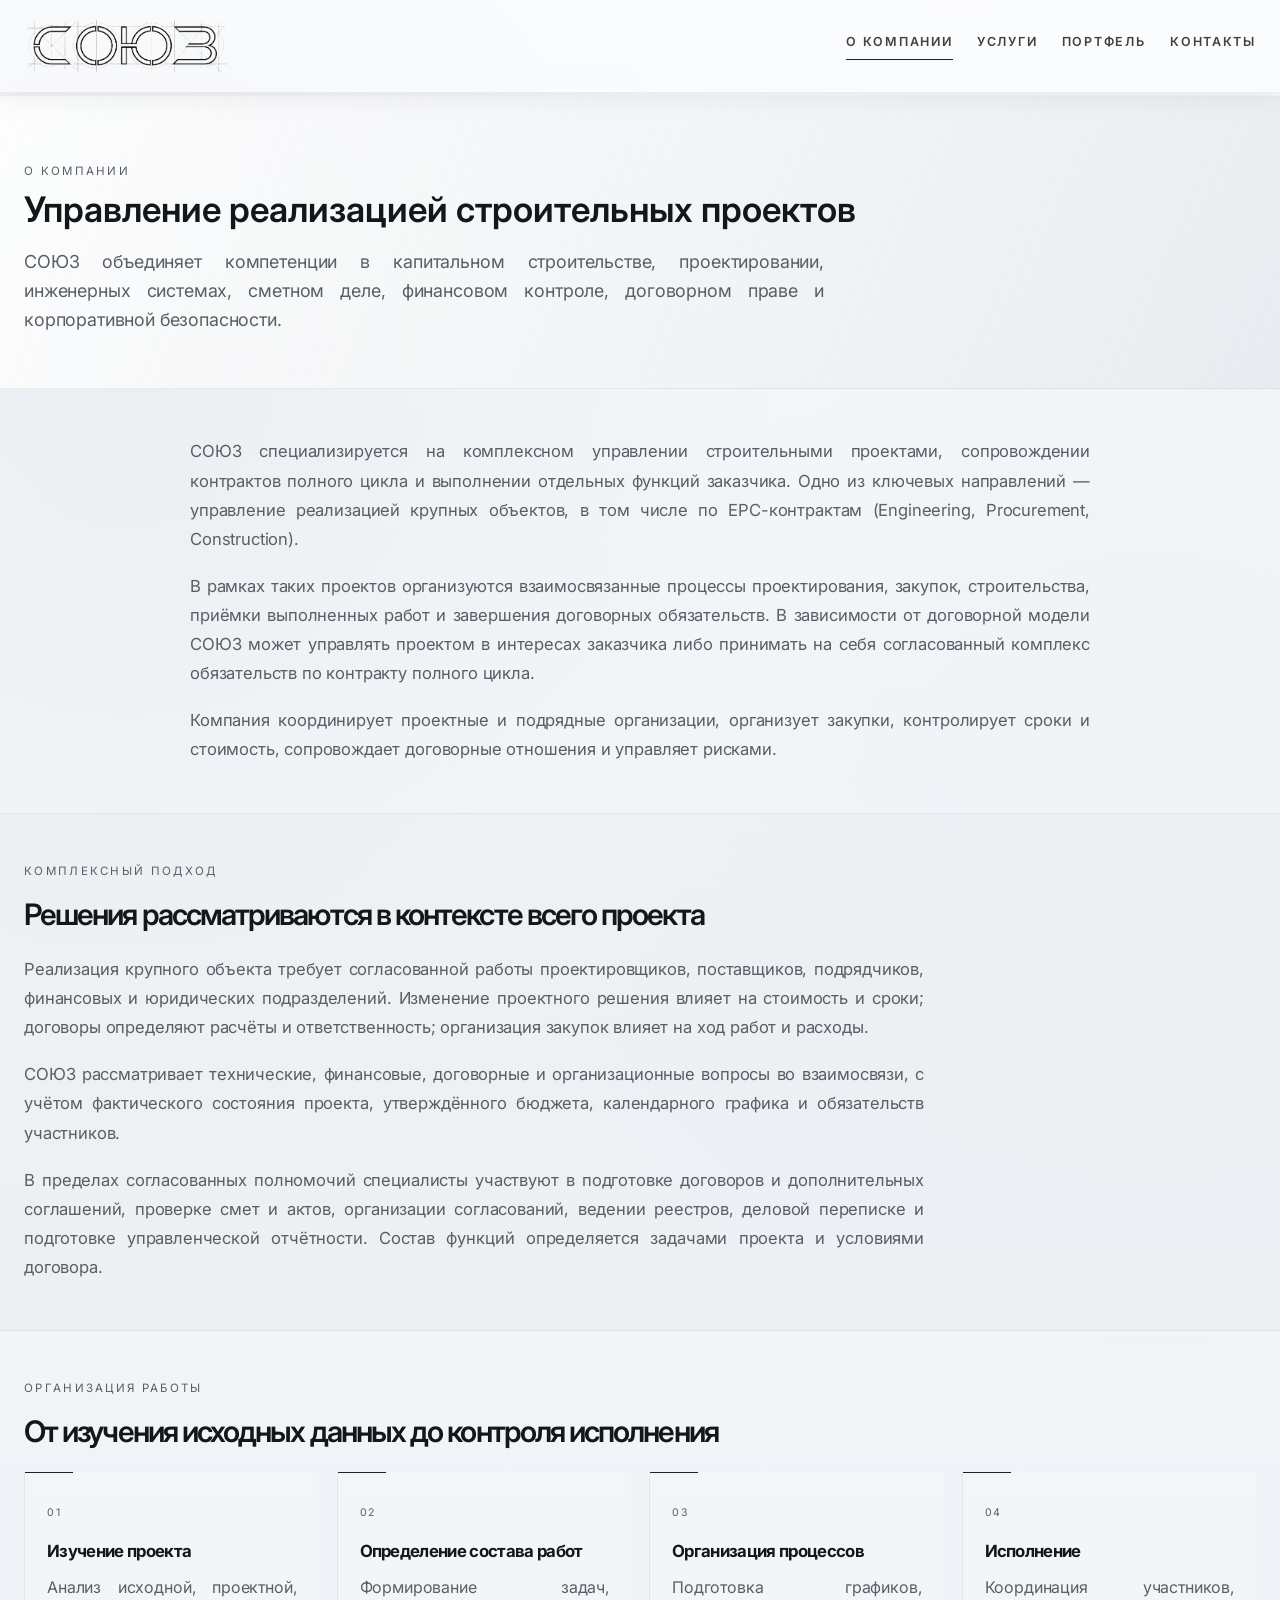
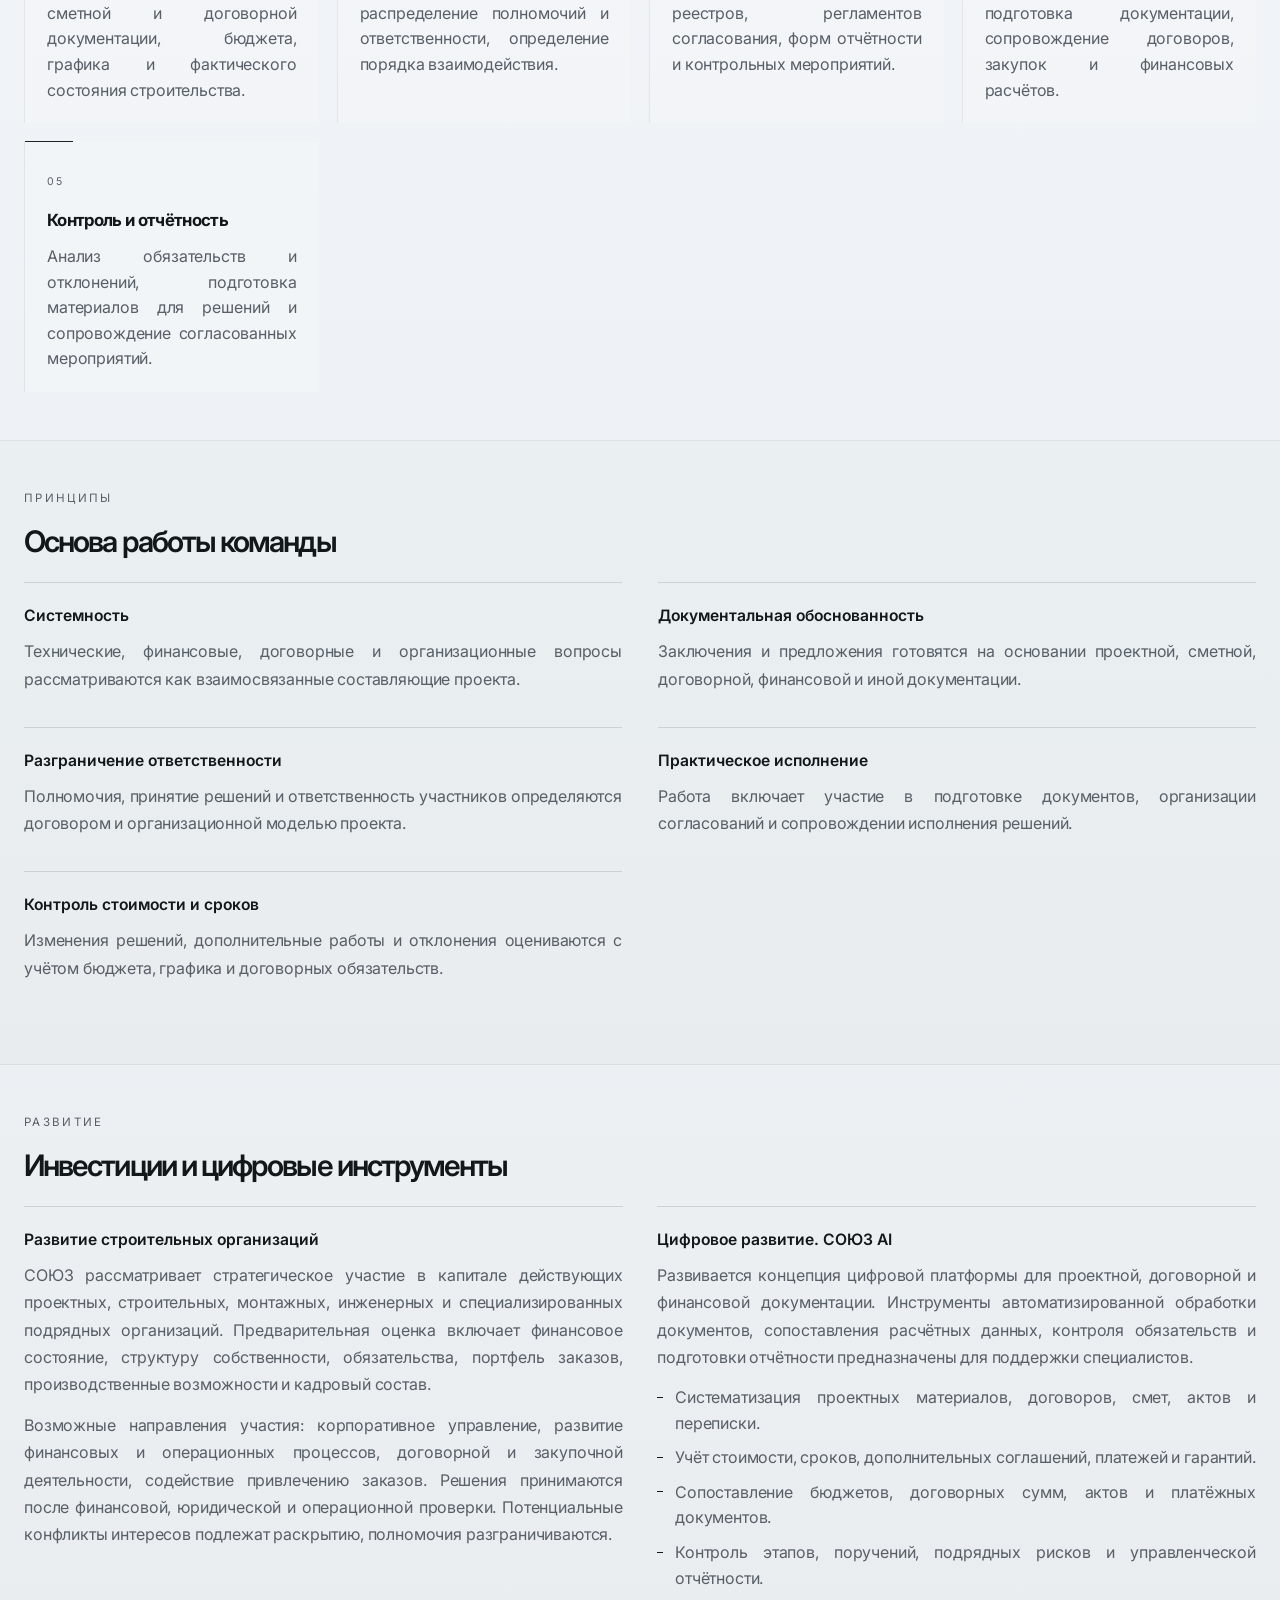
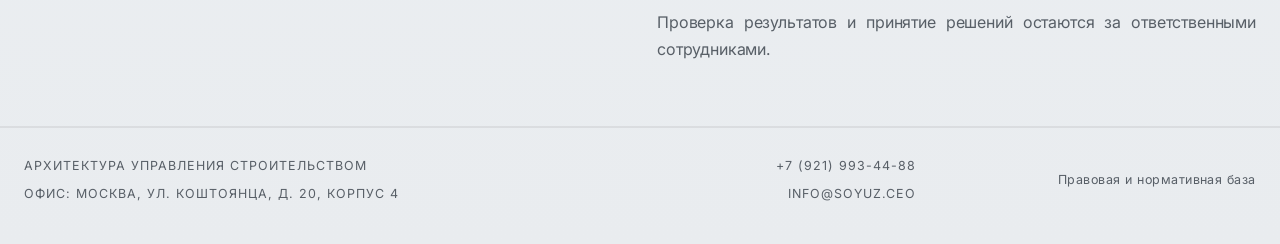
==== about.html @ 5b11f7ea "Build multipage Soyuz site and optimize mobile layout" ====
<!DOCTYPE html>
<html lang="ru">
  <head>
    <meta charset="UTF-8" />
    <meta name="viewport" content="width=device-width, initial-scale=1.0" />
    <meta name="description" content="СОЮЗ — управляющая компания строительных проектов. Подход, принципы и цифровое развитие." />
    <title>О компании — СОЮЗ</title>
    <link rel="icon" href="favicon.svg" type="image/svg+xml" />
    <link rel="preconnect" href="https://fonts.googleapis.com" />
    <link rel="preconnect" href="https://fonts.gstatic.com" crossorigin />
    <link href="https://fonts.googleapis.com/css2?family=Inter:wght@400;500;600;700;800&display=swap" rel="stylesheet" />
    <link rel="stylesheet" href="styles.css" />
  </head>
  <body>
    <div class="page-shell">
      <header class="site-header">
        <div class="container header-inner">
          <a class="brand" href="index.html" aria-label="Главная"><img src="SOYUZ_logo_transparent.png" alt="Логотип СОЮЗ" class="brand-logo" /></a>
          <nav class="main-nav" aria-label="Основная навигация">
            <a href="about.html" aria-current="page">О компании</a><a href="services.html">Услуги</a><a href="portfolio.html">Портфель</a><a href="contacts.html">Контакты</a>
          </nav>
        </div>
      </header>
      <main class="inner-page">
        <section class="page-intro"><div class="container"><p class="eyebrow">О компании</p><h1>Управление реализацией строительных проектов</h1><p class="page-lead">СОЮЗ объединяет компетенции в капитальном строительстве, проектировании, инженерных системах, сметном деле, финансовом контроле, договорном праве и корпоративной безопасности.</p></div></section>
        <section class="detail-section"><div class="container detail-copy">
          <p>СОЮЗ специализируется на комплексном управлении строительными проектами, сопровождении контрактов полного цикла и выполнении отдельных функций заказчика. Одно из ключевых направлений — управление реализацией крупных объектов, в том числе по EPC-контрактам (Engineering, Procurement, Construction).</p>
          <p>В рамках таких проектов организуются взаимосвязанные процессы проектирования, закупок, строительства, приёмки выполненных работ и завершения договорных обязательств. В зависимости от договорной модели СОЮЗ может управлять проектом в интересах заказчика либо принимать на себя согласованный комплекс обязательств по контракту полного цикла.</p>
          <p>Компания координирует проектные и подрядные организации, организует закупки, контролирует сроки и стоимость, сопровождает договорные отношения и управляет рисками.</p>
        </div></section>
        <section class="detail-section section-tint"><div class="container">
          <div class="section-headline"><p class="eyebrow">Комплексный подход</p><h2>Решения рассматриваются в контексте всего проекта</h2></div>
          <div class="detail-copy">
            <p>Реализация крупного объекта требует согласованной работы проектировщиков, поставщиков, подрядчиков, финансовых и юридических подразделений. Изменение проектного решения влияет на стоимость и сроки; договоры определяют расчёты и ответственность; организация закупок влияет на ход работ и расходы.</p>
            <p>СОЮЗ рассматривает технические, финансовые, договорные и организационные вопросы во взаимосвязи, с учётом фактического состояния проекта, утверждённого бюджета, календарного графика и обязательств участников.</p>
            <p>В пределах согласованных полномочий специалисты участвуют в подготовке договоров и дополнительных соглашений, проверке смет и актов, организации согласований, ведении реестров, деловой переписке и подготовке управленческой отчётности. Состав функций определяется задачами проекта и условиями договора.</p>
          </div>
        </div></section>
        <section class="detail-section"><div class="container">
          <div class="section-headline"><p class="eyebrow">Организация работы</p><h2>От изучения исходных данных до контроля исполнения</h2></div>
          <div class="method-grid">
            <article class="method-step"><span>01</span><h3>Изучение проекта</h3><p>Анализ исходной, проектной, сметной и договорной документации, бюджета, графика и фактического состояния строительства.</p></article>
            <article class="method-step"><span>02</span><h3>Определение состава работ</h3><p>Формирование задач, распределение полномочий и ответственности, определение порядка взаимодействия.</p></article>
            <article class="method-step"><span>03</span><h3>Организация процессов</h3><p>Подготовка графиков, реестров, регламентов согласования, форм отчётности и контрольных мероприятий.</p></article>
            <article class="method-step"><span>04</span><h3>Исполнение</h3><p>Координация участников, подготовка документации, сопровождение договоров, закупок и финансовых расчётов.</p></article>
            <article class="method-step"><span>05</span><h3>Контроль и отчётность</h3><p>Анализ обязательств и отклонений, подготовка материалов для решений и сопровождение согласованных мероприятий.</p></article>
          </div>
        </div></section>
        <section class="detail-section section-tint"><div class="container">
          <div class="section-headline"><p class="eyebrow">Принципы</p><h2>Основа работы команды</h2></div>
          <div class="principle-list">
            <article><h3>Системность</h3><p>Технические, финансовые, договорные и организационные вопросы рассматриваются как взаимосвязанные составляющие проекта.</p></article>
            <article><h3>Документальная обоснованность</h3><p>Заключения и предложения готовятся на основании проектной, сметной, договорной, финансовой и иной документации.</p></article>
            <article><h3>Разграничение ответственности</h3><p>Полномочия, принятие решений и ответственность участников определяются договором и организационной моделью проекта.</p></article>
            <article><h3>Практическое исполнение</h3><p>Работа включает участие в подготовке документов, организации согласований и сопровождении исполнения решений.</p></article>
            <article><h3>Контроль стоимости и сроков</h3><p>Изменения решений, дополнительные работы и отклонения оцениваются с учётом бюджета, графика и договорных обязательств.</p></article>
          </div>
        </div></section>
        <section class="detail-section"><div class="container">
          <div class="section-headline"><p class="eyebrow">Развитие</p><h2>Инвестиции и цифровые инструменты</h2></div>
          <div class="detail-grid">
            <article class="detail-panel"><h3>Развитие строительных организаций</h3><p>СОЮЗ рассматривает стратегическое участие в капитале действующих проектных, строительных, монтажных, инженерных и специализированных подрядных организаций. Предварительная оценка включает финансовое состояние, структуру собственности, обязательства, портфель заказов, производственные возможности и кадровый состав.</p><p>Возможные направления участия: корпоративное управление, развитие финансовых и операционных процессов, договорной и закупочной деятельности, содействие привлечению заказов. Решения принимаются после финансовой, юридической и операционной проверки. Потенциальные конфликты интересов подлежат раскрытию, полномочия разграничиваются.</p></article>
            <article class="detail-panel"><h3>Цифровое развитие. СОЮЗ AI</h3><p>Развивается концепция цифровой платформы для проектной, договорной и финансовой документации. Инструменты автоматизированной обработки документов, сопоставления расчётных данных, контроля обязательств и подготовки отчётности предназначены для поддержки специалистов.</p><ul class="check-list"><li>Систематизация проектных материалов, договоров, смет, актов и переписки.</li><li>Учёт стоимости, сроков, дополнительных соглашений, платежей и гарантий.</li><li>Сопоставление бюджетов, договорных сумм, актов и платёжных документов.</li><li>Контроль этапов, поручений, подрядных рисков и управленческой отчётности.</li></ul><p>Проверка результатов и принятие решений остаются за ответственными сотрудниками.</p></article>
          </div>
        </div></section>
      </main>
      <footer class="site-footer"><div class="container footer-grid"><div class="footer-meta"><p>Архитектура управления строительством</p><p>Офис: Москва, ул. Коштоянца, д. 20, корпус 4</p></div><div class="footer-contacts"><a href="tel:+79219934488">+7 (921) 993-44-88</a><a href="mailto:info@soyuz.ceo">info@soyuz.ceo</a></div><div class="footer-legal"><a href="legal.html">Правовая и нормативная база</a></div></div></footer>
    </div>
  </body>
</html>
---- styles.css ----
:root {
  --bg: #efeee9;
  --panel: rgba(255, 255, 255, 0.72);
  --panel-strong: #f9f9f7;
  --line: rgba(18, 20, 22, 0.94);
  --line-soft: rgba(18, 20, 22, 0.13);
  --line-faint: rgba(18, 20, 22, 0.07);
  --text: #12171a;
  --muted: #585f67;
  --shadow: rgba(15, 17, 20, 0.07);
  --accent: #d4d8db;
  --accent-strong: #aab2ba;
  --ink: #0f1418;
  --steel: #dfe4e7;
  --iron: #b7bdc3;
  --graphite: #171d22;
  --graphite-soft: #2a3138;
  --max: 1280px;
}

* {
  box-sizing: border-box;
}

html {
  scroll-behavior: smooth;
}

body {
  margin: 0;
  font-family: 'Inter', 'Segoe UI', sans-serif;
  background:
    radial-gradient(circle at 10% 10%, rgba(83, 95, 106, 0.06), transparent 20%),
    radial-gradient(circle at 90% 20%, rgba(155, 166, 175, 0.04), transparent 25%),
    linear-gradient(180deg, #f6f8fb 0%, #eef2f6 60%, #e9ecef 100%);
  color: var(--text);
  line-height: 1.6;
  padding-top: 96px;
  letter-spacing: -0.01em;
}

p {
  margin: 0;
}

main p:not(.eyebrow),
main li,
main td {
  text-align: justify;
}

ul, ol {
  list-style: none;
  margin: 0;
  padding: 0;
}

img, svg {
  display: block;
  max-width: 100%;
}

a {
  color: inherit;
  text-decoration: none;
}

button {
  font: inherit;
}

.page-shell {
  position: relative;
  overflow: hidden;
}

.page-shell::before,
.page-shell::after {
  content: "";
  position: fixed;
  inset: 0;
  pointer-events: none;
  z-index: 0;
}

.hero-shell::before {
  /* soft white->transparent gradient at the image's left edge so the
     photo remains sharp while transitioning smoothly into the page background */
  content: "";
  position: absolute;
  top: 0;
  left: calc(100% - 45%);
  width: 12%;
  bottom: 0;
  pointer-events: none;
  z-index: 3;
  background: linear-gradient(to right, #ffffff 0%, rgba(255,255,255,0) 100%);
}

.hero-shell::after {
  /* right-side image slice */
  content: "";
  position: absolute;
  top: 0;
  right: 0;
  bottom: 0;
  width: 45%;
  background-image: url('./Баннер 1.png');
  background-repeat: no-repeat;
  background-position: right center;
  background-size: auto 100%; /* fit image height so buildings are visible */
  opacity: 0.7;
  pointer-events: none;
  z-index: 1;
}

@keyframes bgShift {
  0% { transform: translateY(0) scale(1); filter: hue-rotate(0deg) saturate(1); }
  50% { transform: translateY(-3%) scale(1.02); filter: hue-rotate(6deg) saturate(1.04); }
  100% { transform: translateY(0) scale(1); filter: hue-rotate(0deg) saturate(1); }
}

.container {
  width: min(var(--max), calc(100% - 48px));
  margin: 0 auto;
  position: relative;
  z-index: 1;
}

.site-header {
  position: fixed;
  top: 0;
  left: 0;
  right: 0;
  z-index: 40;
  background: rgba(255,255,255,0.5);
  border-bottom: 1px solid rgba(17,17,17,0.06);
  box-shadow: 0 6px 24px rgba(12,15,18,0.06);
  overflow: hidden; /* ensure header background image is clipped */
}

/* header background image moved to hero banner */

.header-inner {
  position: relative;
  z-index: 1;
  display: flex;
  align-items: center;
  justify-content: space-between;
  min-height: 92px;
  gap: 28px;
}

@media (max-width: 760px) {
  .site-header {
    position: sticky;
    top: 0;
    z-index: 30;
  }

  .header-inner {
    min-height: 72px;
    padding: 10px 0;
    gap: 12px;
  }

  .brand-logo {
    width: 150px;
  }

  .main-nav {
    gap: 10px 14px;
    font-size: 0.58rem;
    letter-spacing: 0.12em;
    flex-wrap: wrap;
    justify-content: flex-end;
  }
}

.brand {
  display: inline-flex;
  align-items: center;
  justify-content: flex-start;
}

.brand-text {
  font-weight: 700;
  font-size: 1rem;
  letter-spacing: 0.06em;
  color: var(--text);
}

.brand-logo {
  width: clamp(180px, 16vw, 280px);
  height: auto;
  display: block;
  object-fit: contain;
  flex-shrink: 0;
  opacity: 1;
  background: transparent;
  filter: contrast(1.42) brightness(1.1) saturate(1.05);
}

.main-nav {
  display: flex;
  align-items: center;
  gap: clamp(16px, 1.9vw, 32px);
  font-size: 0.78rem;
  letter-spacing: 0.14em;
  text-transform: uppercase;
  color: rgba(17,17,17,0.8);
  font-weight: 600;
}

.main-nav a {
  position: relative;
  padding-bottom: 8px;
  font-family: 'Inter', 'Segoe UI', sans-serif;
  letter-spacing: 0.14em;
}

.nav-account {
  border: 1px solid rgba(17,17,17,0.12);
  padding: 10px 14px 9px;
  background: rgba(255,255,255,0.52);
}

.main-nav a::after {
  content: "";
  position: absolute;
  left: 0;
  bottom: 0;
  width: 100%;
  height: 1px;
  background: var(--line);
  transform: scaleX(0);
  transform-origin: left;
  transition: transform 0.35s ease;
}

.main-nav a:hover::after,
.main-nav a:focus-visible::after {
  transform: scaleX(1);
}

.hero {
  padding: 0 0 10px;
}

.hero-shell {
  position: relative;
  display: grid;
  grid-template-columns: 1fr 1.15fr;
  height: 440px;
  align-items: stretch;
  border: 0;
  background: #ffffff;
  overflow: hidden;
  box-shadow: none;
  z-index: 2; /* bring hero above page overlays so banner image is visible */
}

/* NOTE: the left-edge white->transparent fade is defined earlier for ::before.
   Removed duplicate full-image background here to keep only the right-side
   slice (::after). */

.hero-copy,
.hero-visual {
  position: relative;
  z-index: 3; /* ensure text and visuals sit above the banner background */
}

.hero-copy {
  display: flex;
  flex-direction: column;
  justify-content: flex-end; /* place text closer to bottom of banner */
  height: 100%;
  padding: 20px 46px 28px; /* reduce top padding so text sits nearer bottom */
}

/* Ensure hero/banner text is solid black for contrast over the background image */
.hero-copy,
.hero-copy h1,
.hero-copy .lead,
.hero-copy p,
.hero-copy a {
  color: #000000;
}

.hero-visual {
  position: relative;
  height: 100%;
  padding: 18px 0 18px 0;
  display: flex;
  align-items: stretch;
  justify-content: flex-end;
}

.hero-photo {
  position: relative;
  width: 100%;
  height: 100%;
  display: none; /* hide decorative banner image so only page background shows */
}

.hero-photo::before {
  content: "";
  position: absolute;
  inset: 0;
  display: none;
}

.dashboard-window {
  display: none;
}


.dashboard-topbar {
  display: flex;
  gap: 8px;
  align-items: center;
  padding: 14px 18px;
  border-bottom: 1px solid rgba(17,17,17,0.08);
}

.dashboard-topbar span {
  width: 8px;
  height: 8px;
  border-radius: 50%;
  background: rgba(17,17,17,0.18);
}

.dashboard-body {
  display: grid;
  grid-template-columns: 92px 1fr;
  height: calc(100% - 48px);
}

.dashboard-sidebar {
  display: flex;
  flex-direction: column;
  gap: 18px;
  padding: 20px 14px;
  border-right: 1px solid rgba(17,17,17,0.08);
  background: rgba(17,17,17,0.01);
}

.sidebar-line {
  display: block;
  height: 8px;
  border-radius: 999px;
  background: rgba(17,17,17,0.2);
}

.sidebar-line.short { width: 42%; }
.sidebar-line.medium { width: 72%; }

.dashboard-main {
  display: flex;
  flex-direction: column;
  gap: 18px;
  padding: 20px;
}

.chart-panel {
  position: relative;
  height: 180px;
  border: 1px solid rgba(17,17,17,0.08);
  background: rgba(255,255,255,0.7);
  overflow: hidden;
}

.chart-grid {
  position: absolute;
  inset: 0;
  background:
    linear-gradient(to right, rgba(17,17,17,0.04) 1px, transparent 1px),
    linear-gradient(to bottom, rgba(17,17,17,0.04) 1px, transparent 1px);
  background-size: 18px 18px;
}

.chart-line {
  position: absolute;
  left: 12%;
  right: 8%;
  bottom: 20%;
  height: 2px;
  background: linear-gradient(90deg, rgba(17,17,17,0.8), rgba(17,17,17,0.3));
  transform: skewY(-18deg);
}

.info-row,
.module-row {
  display: grid;
  grid-template-columns: repeat(2, minmax(0,1fr));
  gap: 14px;
}

.mini-card,
.module-block {
  border: 1px solid rgba(17,17,17,0.08);
  background: rgba(255,255,255,0.7);
}

.mini-card {
  display: flex;
  flex-direction: column;
  justify-content: center;
  min-height: 80px;
  padding: 12px 14px;
}

.mini-card span {
  font-size: 0.6rem;
  letter-spacing: 0.14em;
  text-transform: uppercase;
  color: var(--muted);
}

.mini-card strong {
  margin-top: 8px;
  font-size: 1.6rem;
  letter-spacing: -0.06em;
}

.module-block {
  min-height: 110px;
}

.module-block.large {
  grid-column: span 1;
}

.module-block.small {
  background: linear-gradient(180deg, rgba(17,17,17,0.04), rgba(17,17,17,0.02));
}

.eyebrow {
  margin: 0 0 10px;
  font-size: 0.72rem;
  letter-spacing: 0.2em;
  text-transform: uppercase;
  color: var(--muted);
}

.hero-copy h1,
.section-headline h2,
.section-heading h2,
.cta-wrap h2 {
  margin: 0;
  font-weight: 600;
  letter-spacing: -0.065em;
  line-height: 0.98;
  color: var(--text);
}

.hero-copy h1 {
  max-width: 760px;
  margin: 0;
  font-size: 2.35rem;
  line-height: 1.08;
  letter-spacing: -0.065em;
}

.section-headline h2,
.section-heading h2,
.cta-wrap h2 {
  font-size: clamp(1.8rem, 2.6vw, 2.8rem);
}

.lead {
  max-width: 580px;
  margin-top: 16px;
  font-size: 1.08rem;
  color: var(--muted);
  text-align: justify;
}

.hero-actions {
  display: flex;
  align-items: center;
  flex-wrap: wrap;
  gap: 16px;
  margin-top: 20px;
}

.button {
  display: inline-flex;
  align-items: center;
  justify-content: center;
  min-height: 48px;
  padding: 0 22px;
  border: 1px solid var(--line);
  font-size: 0.68rem;
  letter-spacing: 0.14em;
  text-transform: uppercase;
  transition: transform 0.25s ease, background 0.25s ease;
}

.button:hover,
.button:focus-visible {
  transform: translateY(-1px);
}

.button-primary {
  background: linear-gradient(135deg, var(--graphite) 0%, #1f2a31 32%, #49555d 100%);
  color: #f4f5f5;
  border-color: rgba(17, 21, 25, 0.9);
  box-shadow: 0 12px 28px rgba(19, 23, 26, 0.12);
}

.button-secondary {
  background: rgba(255,255,255,0.20);
  color: var(--text);
  border-color: rgba(19,22,25,0.14);
}

.hero-meta {
  display: grid;
  gap: 18px;
  align-self: end;
  justify-self: end;
  width: min(100%, 360px);
  padding-top: 20px;
  border-top: 1px solid var(--line-faint);
}

.hero-meta div {
  display: grid;
  gap: 10px;
}

.hero-meta span {
  font-size: 0.7rem;
  letter-spacing: 0.14em;
  text-transform: uppercase;
  color: var(--muted);
}

.hero-meta strong {
  font-size: clamp(1.2rem, 2vw, 2rem);
  font-weight: 500;
  letter-spacing: -0.05em;
}

.trustband {
  border-top: 1px solid var(--line-faint);
  border-bottom: 1px solid var(--line-faint);
  background: rgba(255,255,255,0.12);
  padding: 16px 0;
}

.trust-inner {
  display: grid;
  grid-template-columns: repeat(5, minmax(120px, 1fr));
  align-items: center;
  gap: 18px;
  text-align: center;
  font-size: 0.7rem;
  letter-spacing: 0.12em;
  text-transform: uppercase;
  color: var(--muted);
}

.section {
  padding: clamp(34px, 4vw, 56px) 0;
  background: rgba(255,255,255,0.06);
  transition: background-color 0.35s ease;
}

.section:nth-of-type(even) {
  background: rgba(213, 218, 222, 0.18);
}

.section-grid {
  display: grid;
  grid-template-columns: 0.9fr 1.1fr;
  gap: 22px;
  align-items: start;
}

.about-banner {
  display: block;
  min-height: 0;
  padding: 28px 0 32px;
  border: 0;
  background: transparent;
  box-shadow: none;
}

.about-banner-copy {
  display: grid;
  grid-template-columns: minmax(140px, 0.45fr) minmax(0, 1.55fr);
  gap: 10px 32px;
  align-content: start;
}

.about-banner-copy .eyebrow {
  grid-row: 1 / span 2;
  margin-top: 5px;
}

.about-banner-text {
  max-width: 860px;
  font-size: 1rem;
  line-height: 1.7;
  letter-spacing: 0;
  color: var(--text);
}

.about-banner-text.secondary {
  color: var(--muted);
}

.section-heading h2,
.section-headline h2,
.cta-wrap h2 {
  font-size: 1.85rem;
  max-width: 780px;
}

.section-copy {
  display: grid;
  gap: 20px;
  color: var(--muted);
  font-size: 1.06rem;
  text-align: justify;
}

.project-flow {
  display: grid;
  grid-template-columns: repeat(4, minmax(0, 1fr));
  gap: 28px;
  margin-top: 34px;
}

.flow-step {
  position: relative;
  min-width: 0;
  padding: 17px 8px 0 0;
  border-top: 1px solid var(--line-soft);
}

.flow-step::before {
  position: absolute;
  top: -4px;
  left: 0;
  width: 7px;
  height: 7px;
  border: 1px solid #fff;
  border-radius: 50%;
  background: #526d61;
  box-shadow: 0 0 0 1px #526d61;
  content: "";
}

.flow-index {
  display: block;
  color: var(--muted);
  font-size: 0.58rem;
  letter-spacing: 0.1em;
  text-transform: uppercase;
}

.flow-step h3 {
  margin: 13px 0 6px;
  color: var(--text);
  font-size: 1rem;
  font-weight: 600;
}

.flow-step p {
  max-width: 250px;
  color: var(--muted);
  font-size: 0.82rem;
  line-height: 1.55;
}

.section-headline {
  display: flex;
  flex-direction: column;
  gap: 10px;
  margin-bottom: 26px;
}

.narrow {
  max-width: 760px;
}

.services-grid {
  display: grid;
  grid-template-columns: 1fr;
  gap: 0;
  border-top: 1px solid var(--line-soft);
  border-bottom: 1px solid var(--line-soft);
}

.service-row {
  display: grid;
  grid-template-columns: 80px 1fr;
  gap: 18px;
  align-items: start;
  padding: 18px 0;
  border-top: 1px solid rgba(17,17,17,0.06);
  background: transparent;
}

.service-row:first-child {
  border-top: 0;
}

.service-index {
  font-size: 0.66rem;
  letter-spacing: 0.18em;
  text-transform: uppercase;
  color: var(--muted);
  padding-top: 6px;
}

.service-body {
  display: grid;
  gap: 8px;
}

.service-body h3 {
  margin: 0;
  font-size: 0.98rem;
  line-height: 1.2;
  letter-spacing: -0.04em;
}

.service-body p {
  margin: 0;
  max-width: 760px;
  color: var(--muted);
  text-align: justify;
}

.method-grid {
  display: grid;
  grid-template-columns: repeat(4, minmax(220px, 1fr));
  gap: 18px;
}

.method-step {
  position: relative;
  padding: 26px 22px 20px;
  border-left: 1px solid var(--line-faint);
  background: rgba(255,255,255,0.22);
}

.method-step::before {
  content: "";
  position: absolute;
  top: 0;
  left: 0;
  width: 48px;
  height: 1px;
  background: var(--line);
}

.method-step span {
  display: inline-block;
  margin-bottom: 16px;
  font-size: 0.66rem;
  letter-spacing: 0.18em;
  text-transform: uppercase;
  color: var(--muted);
}

.method-step h3 {
  margin: 0 0 10px;
  font-size: 1.05rem;
  letter-spacing: -0.04em;
}

.method-step p {
  margin: 0;
  color: var(--muted);
}

.project-list {
  display: grid;
  gap: 8px;
}

.project-item {
  perspective: none; /* disable 3D perspective */
}

.project-flip {
  position: relative;
  min-height: auto;
  transform: none !important; /* prevent flips */
  transform-style: none;
  transition: none;
}

.project-item:hover .project-flip {
  transform: none !important;
}

.project-face {
  position: relative;
  inset: auto;
  display: block; /* show front content as normal block */
  grid-template-columns: none;
  gap: 0;
  align-items: stretch;
  padding: 12px 0;
  min-height: auto;
  border-top: none;
  border-bottom: 1px solid var(--line-soft);
  background: transparent;
  backface-visibility: visible;
  transition: none;
  box-sizing: border-box;
}

.project-item:hover .project-face {
  background: transparent;
  border-color: rgba(17,17,17,0.06);
}

.project-front {
  z-index: auto;
}

.project-back {
  display: none; /* hide flipped preview side */
}

.project-meta {
  display: flex;
  flex-direction: column;
  gap: 10px;
  font-size: 0.68rem;
  letter-spacing: 0.16em;
  text-transform: uppercase;
  color: var(--muted);
}

.project-item h3 {
  margin: 0;
  font-size: 0.98rem;
  letter-spacing: -0.04em;
  line-height: 1.15;
}

.project-item p {
  margin: 0;
  color: var(--muted);
  text-align: justify;
}

.project-preview-grid {
  grid-column: 1 / -1;
  display: grid;
  grid-template-columns: repeat(3, minmax(0, 1fr));
  gap: 12px;
  width: 100%;
  height: 100%;
}

.preview-card {
  position: relative;
  display: flex;
  align-items: end;
  justify-content: flex-start;
  min-height: 120px;
  padding: 12px;
  border: 1px solid rgba(17, 17, 17, 0.08);
  border-radius: 16px;
  overflow: hidden;
  background-size: cover;
  background-position: center;
}

.preview-card span {
  position: relative;
  z-index: 1;
  font-size: 0.7rem;
  letter-spacing: 0.12em;
  text-transform: uppercase;
  color: rgba(17, 17, 17, 0.7);
}

.preview-solovki-1,
.preview-solovki-2,
.preview-solovki-3,
.preview-one,
.preview-two,
.preview-three,
.preview-four,
.preview-five,
.preview-six,
.preview-seven,
.preview-eight,
.preview-nine,
.preview-empty {
  background: linear-gradient(135deg, rgba(18,20,22,0.06), rgba(18,20,22,0.02));
  border: 1px solid rgba(17,17,17,0.08);
}

.preview-empty {
  display: flex;
  align-items: center;
  justify-content: center;
  min-height: 120px;
  border-radius: 16px;
}

.preview-empty span {
  font-size: 0.7rem;
  letter-spacing: 0.12em;
  text-transform: uppercase;
  color: rgba(17,17,17,0.6);
}

.cta-banner {
  position: relative;
  overflow: hidden;
  padding: 42px 0;
  border-top: 1px solid var(--line-soft);
  border-bottom: 1px solid var(--line-soft);
  background: transparent;
}

.cta-banner::after {
  position: absolute;
  top: 50%;
  right: 12%;
  width: 150px;
  aspect-ratio: 1;
  border-radius: 50%;
  border: 1px solid rgba(63, 91, 76, 0.42);
  box-shadow: 0 0 0 20px transparent, 0 0 0 21px rgba(63, 91, 76, 0.22), 0 0 0 42px transparent, 0 0 0 43px rgba(63, 91, 76, 0.14);
  content: "";
  pointer-events: none;
  transform: translateY(-50%);
}

.cta-wrap {
  position: relative;
  z-index: 1;
  display: grid;
  grid-template-columns: minmax(0, 1fr) auto;
  align-items: center;
  justify-content: space-between;
  gap: 40px;
  border: 0;
  background: transparent;
  padding: 0;
}

.cta-content {
  max-width: 760px;
}

.cta-banner .eyebrow {
  margin-bottom: 12px;
  color: #526d61;
}

.cta-banner .cta-wrap h2 {
  color: var(--text);
}

.cta-copy {
  max-width: 720px;
  margin-top: 12px;
  color: var(--muted);
  font-size: 0.96rem;
  line-height: 1.7;
}

.cta-banner .button-primary {
  position: relative;
  z-index: 1;
  border-color: rgba(63, 91, 76, 0.62);
  background: transparent;
  box-shadow: none;
  color: #365044;
}

.cta-banner .button-primary:hover,
.cta-banner .button-primary:focus-visible {
  background: #365044;
  color: #fff;
}

.site-footer {
  padding: 28px 0 40px;
  border-top: 1px solid var(--line-faint);
}

.footer-grid {
  display: grid;
  grid-template-columns: 1fr 1.2fr 0.8fr;
  gap: 24px;
  align-items: center;
}

.footer-meta,
.footer-contacts {
  display: grid;
  gap: 8px;
  color: var(--muted);
  font-size: 0.78rem;
  letter-spacing: 0.08em;
  text-transform: uppercase;
}

.footer-contacts {
  justify-items: end;
}

.footer-legal {
  justify-self: end;
  color: var(--muted);
  font-size: 0.78rem;
  letter-spacing: 0.04em;
}

.footer-legal a:hover,
.footer-legal a:focus-visible {
  color: var(--text);
  text-decoration: underline;
  text-underline-offset: 4px;
}

.main-nav a[aria-current="page"]::after {
  transform: scaleX(1);
}

.inner-page {
  min-height: 60vh;
}

.page-intro {
  padding: 66px 0 54px;
  border-bottom: 1px solid var(--line-faint);
  background: linear-gradient(110deg, rgba(255,255,255,0.86), rgba(222,228,232,0.52));
}

.page-intro h1 {
  max-width: 900px;
  margin: 0;
  color: var(--text);
  font-size: 2.2rem;
  font-weight: 600;
  line-height: 1.08;
  letter-spacing: 0;
}

.page-lead {
  max-width: 800px;
  margin-top: 20px;
  color: var(--muted);
  font-size: 1.12rem;
}

.detail-section {
  padding: 48px 0;
  border-bottom: 1px solid var(--line-faint);
}

.section-tint {
  background: rgba(213, 218, 222, 0.18);
}

.detail-copy {
  display: grid;
  gap: 18px;
  max-width: 900px;
  color: var(--muted);
  font-size: 1.04rem;
  line-height: 1.75;
}

.detail-copy h2 {
  margin: 0;
  color: var(--text);
  font-size: 1.25rem;
  font-weight: 600;
  letter-spacing: 0;
}

.detail-grid {
  display: grid;
  grid-template-columns: repeat(2, minmax(0, 1fr));
  gap: 34px;
}

.detail-panel {
  padding-top: 20px;
  border-top: 1px solid var(--line-soft);
}

.detail-panel h3,
.principle-list h3,
.sector-grid h3 {
  margin: 0 0 10px;
  color: var(--text);
  font-size: 0.98rem;
  font-weight: 600;
  letter-spacing: 0;
}

.detail-panel p,
.principle-list p,
.sector-grid p {
  margin: 0 0 14px;
  color: var(--muted);
  line-height: 1.7;
}

.check-list {
  display: grid;
  gap: 9px;
  margin: 14px 0 18px;
  padding: 0;
  list-style: none;
}

.check-list li {
  position: relative;
  padding-left: 18px;
  color: var(--muted);
  line-height: 1.6;
}

.check-list li::before {
  content: "";
  position: absolute;
  top: 0.72em;
  left: 0;
  width: 6px;
  height: 1px;
  background: var(--text);
}

.principle-list {
  display: grid;
  grid-template-columns: repeat(2, minmax(0, 1fr));
  column-gap: 36px;
}

.principle-list article,
.sector-grid article {
  padding: 20px 0;
  border-top: 1px solid var(--line-soft);
}

.service-detail-list {
  display: grid;
}

.service-detail {
  padding: 30px 0 34px;
  border-bottom: 1px solid var(--line-soft);
}

.service-detail:first-child {
  padding-top: 0;
}

.service-detail-head {
  display: grid;
  grid-template-columns: 64px minmax(0, 1fr);
  gap: 16px;
  align-items: start;
  margin-bottom: 16px;
}

.service-detail-head > span,
.competency-list article > span {
  padding-top: 5px;
  color: var(--muted);
  font-size: 0.72rem;
  letter-spacing: 0.16em;
}

.service-detail h2 {
  margin: 0;
  color: var(--text);
  font-size: 1.1rem;
  font-weight: 600;
  line-height: 1.2;
  letter-spacing: 0;
}

.service-detail h3 {
  margin: 18px 0 0;
  font-size: 0.76rem;
  font-weight: 600;
  letter-spacing: 0.1em;
  text-transform: uppercase;
}

.service-detail > p {
  max-width: 900px;
  color: var(--muted);
  line-height: 1.7;
}

.service-subtitle {
  margin-top: 7px;
  color: var(--muted);
}

.service-result {
  max-width: 900px;
  padding: 14px 18px;
  border-left: 2px solid var(--graphite-soft);
  background: rgba(255,255,255,0.42);
  color: var(--text) !important;
}

.service-note {
  margin-top: 18px;
  color: var(--muted);
  font-size: 0.9rem;
  line-height: 1.6;
}

.competency-list {
  border-top: 1px solid var(--line-soft);
}

.competency-list article {
  display: grid;
  grid-template-columns: 64px minmax(0, 1fr);
  gap: 16px;
  padding: 20px 0;
  border-bottom: 1px solid var(--line-soft);
}

.competency-list h3 {
  margin: 0 0 6px;
  color: var(--text);
  font-size: 0.98rem;
  font-weight: 600;
}

.competency-list p {
  max-width: 900px;
  margin: 0;
  color: var(--muted);
  line-height: 1.65;
}

.sector-grid {
  display: grid;
  grid-template-columns: repeat(2, minmax(0, 1fr));
  column-gap: 36px;
}

.portfolio-projects {
  margin-top: 24px;
}

.portfolio-projects .project-face {
  display: grid;
  gap: 10px;
}

.portfolio-projects .project-meta {
  display: block;
}

.contact-layout {
  display: grid;
  grid-template-columns: minmax(0, 1.2fr) minmax(280px, 0.8fr);
  gap: 48px;
  align-items: start;
}

.contact-layout .detail-copy a {
  color: var(--text);
  text-decoration: underline;
  text-underline-offset: 4px;
}

.contact-panel {
  display: grid;
  gap: 18px;
  padding: 26px;
  border: 1px solid var(--line-soft);
  background: rgba(255,255,255,0.6);
}

.contact-panel p:not(.eyebrow) {
  color: var(--muted);
  line-height: 1.65;
}

.contact-panel .button {
  justify-self: start;
}

.document-table-wrap {
  overflow-x: auto;
}

.document-table {
  width: 100%;
  border-collapse: collapse;
  text-align: left;
}

.document-table th,
.document-table td {
  padding: 14px 18px;
  border-bottom: 1px solid var(--line-soft);
  vertical-align: top;
}

.document-table th {
  color: var(--muted);
  font-size: 0.72rem;
  font-weight: 600;
  letter-spacing: 0.12em;
  text-transform: uppercase;
}

.document-table td:first-child {
  width: 36%;
  color: var(--text);
  font-weight: 500;
}

.document-table td:last-child {
  color: var(--muted);
}

.source-links {
  display: flex;
  flex-wrap: wrap;
  gap: 12px 24px;
  margin-top: 28px;
  color: var(--muted);
  font-size: 0.88rem;
}

.source-links span {
  flex-basis: 100%;
  color: var(--text);
  font-weight: 600;
}

.source-links a {
  text-decoration: underline;
  text-underline-offset: 4px;
}

.contact-strip {
  display: flex;
  align-items: center;
  justify-content: space-between;
  gap: 24px;
}

.contact-strip h2 {
  max-width: 680px;
  margin: 0;
  color: var(--text);
  font-size: 1.25rem;
  font-weight: 600;
}

@media (max-width: 760px) {
  .footer-grid {
    grid-template-columns: 1fr;
    gap: 16px;
  }

  .footer-contacts,
  .footer-legal {
    justify-items: start;
    justify-self: start;
  }

  .page-intro {
    padding: 42px 0 34px;
  }

  .page-intro h1 {
    font-size: 1.7rem;
  }

  .page-lead {
    font-size: 1rem;
  }

  .detail-section {
    padding: 34px 0;
  }

  .detail-grid,
  .principle-list,
  .sector-grid,
  .contact-layout {
    grid-template-columns: 1fr;
    gap: 22px;
  }

  .service-detail-head,
  .competency-list article {
    grid-template-columns: 42px minmax(0, 1fr);
    gap: 10px;
  }

  .service-detail h2 {
    font-size: 1rem;
  }

  .document-table th,
  .document-table td {
    padding: 12px 10px;
  }

  .document-table thead {
    position: absolute;
    width: 1px;
    height: 1px;
    overflow: hidden;
    clip-path: inset(50%);
    white-space: nowrap;
  }

  .document-table,
  .document-table tbody,
  .document-table tr,
  .document-table td {
    display: block;
    width: 100%;
  }

  .document-table tr {
    padding: 12px 0;
    border-bottom: 1px solid var(--line-soft);
  }

  .document-table td {
    padding: 0;
    border: 0;
  }

  .document-table td:first-child {
    min-width: 0;
    padding-bottom: 4px;
    font-size: 0.86rem;
  }

  .document-table td:last-child {
    padding-top: 0;
  }

  .contact-strip {
    align-items: flex-start;
    flex-direction: column;
  }
}

@keyframes draw {
  from {
    stroke-dasharray: 0 1000;
    opacity: 0.1;
  }
  to {
    stroke-dasharray: 1000 0;
    opacity: 1;
  }
}

@keyframes drift {
  0% { transform: translate3d(0, 0, 0) scale(1); }
  100% { transform: translate3d(0, -12px, 0) scale(1.03); }
}

@media (max-width: 1100px) {
  .hero-grid,
  .section-grid,
  .footer-grid,
  .project-item {
    grid-template-columns: 1fr;
  }

  .services-grid,
  .method-grid,
  .trust-inner {
    grid-template-columns: repeat(2, minmax(180px, 1fr));
  }

  .footer-contacts {
    justify-items: start;
  }
}

/* Additional mobile / tablet optimizations */
@media (max-width: 1100px) {
  .hero-shell {
    height: 360px;
    grid-template-columns: 1fr 1fr;
  }
  .hero-shell::after { width: 50%; background-size: auto 100%; }
}

@media (max-width: 760px) {
  /* switch to stacked layout for phones */
  .hero-shell {
    grid-template-columns: 1fr;
    height: auto;
  }
  .hero-shell::after { display: none; }
  .hero-shell::before { display: none; }
  .hero-copy { padding: 18px 16px 22px; }
  .hero-copy h1 { font-size: clamp(1.6rem, 6vw, 2.2rem); }
  .lead { font-size: 0.95rem; }
  .container { width: calc(100% - 24px); }
  .brand-text { font-size: 1.05rem; }
  .main-nav { gap: 8px; font-size: 0.62rem; }
  .button { min-height: 44px; padding: 0 16px; }
}

@media (max-width: 480px) {
  body { padding-top: 80px; }
  .hero-copy h1 { font-size: 1.4rem; }
  .lead { font-size: 0.9rem; }
  .brand-text { font-size: 0.98rem; }
  .main-nav { font-size: 0.5rem; gap: 6px; }
}

@media (max-width: 760px) {
  body {
    padding-top: 88px;
  }

  .container {
    width: min(var(--max), calc(100% - 24px));
  }

  .header-inner {
    flex-direction: row;
    justify-content: space-between;
    align-items: center;
    padding: 6px 0;
    min-height: 68px;
  }

  .brand-logo {
    width: 120px;
  }

  .main-nav {
    flex-wrap: wrap;
    justify-content: flex-end;
    gap: 6px 10px;
    max-width: 52%;
    font-size: 0.52rem;
    letter-spacing: 0.1em;
  }

  .nav-account {
    padding: 8px 10px 7px;
  }

  .hero-shell {
    grid-template-columns: 1fr;
    min-height: 0;
    height: auto;
  }

  .hero-copy {
    padding: 28px 20px 18px;
  }

  .hero-copy h1 {
    font-size: 1.65rem;
    line-height: 1.08;
  }

  .lead {
    margin-top: 12px;
    font-size: 0.95rem;
    text-align: left;
  }

  .hero-photo {
    transform: none;
    background-position: center;
  }

  .hero-visual {
    min-height: 220px;
    padding: 0 16px 16px;
  }

  .project-preview-grid {
    grid-template-columns: 1fr;
  }

  .project-face {
    grid-template-columns: 1fr;
    gap: 12px;
    padding: 16px 14px;
  }

  .about-banner {
    min-height: 0;
    padding: 20px 0 26px;
  }

  .about-banner-copy {
    grid-template-columns: 1fr;
    gap: 10px;
  }

  .about-banner-copy .eyebrow {
    grid-row: auto;
    margin: 0;
  }

  .about-banner-text {
    font-size: 0.96rem;
    line-height: 1.5;
  }

  .services-grid,
  .method-grid {
    grid-template-columns: 1fr;
  }

  .project-flow {
    grid-template-columns: repeat(2, minmax(0, 1fr));
    gap: 22px 16px;
    margin-top: 26px;
  }

  .flow-step {
    padding-top: 14px;
  }

  .flow-index {
    font-size: 0.52rem;
  }

  .flow-step h3 {
    margin-top: 10px;
    font-size: 0.94rem;
  }

  .flow-step p {
    font-size: 0.78rem;
  }

  .service-row {
    grid-template-columns: 48px 1fr;
    gap: 12px;
    padding: 14px 0;
  }

  .service-body h3 {
    font-size: 1.05rem;
  }

  .service-body p {
    font-size: 0.9rem;
    text-align: left;
  }

  .project-item {
    grid-template-columns: 1fr;
    gap: 10px;
    padding: 16px 14px;
  }

  .project-meta {
    flex-direction: row;
    gap: 12px;
    font-size: 0.58rem;
  }

  .project-item h3 {
    font-size: 0.95rem;
  }

  .project-item p {
    text-align: left;
    font-size: 0.9rem;
  }

  .cta-wrap {
    grid-template-columns: 1fr;
    gap: 22px;
    align-items: start;
  }

  .cta-banner {
    padding: 30px 0;
  }

  .cta-banner::after {
    top: 32%;
    right: -66px;
    width: 116px;
    opacity: 0.55;
  }

  .cta-banner .button {
    justify-self: start;
  }

  .footer-grid {
    grid-template-columns: 1fr;
    gap: 16px;
  }

  .footer-contacts {
    justify-items: start;
  }
}
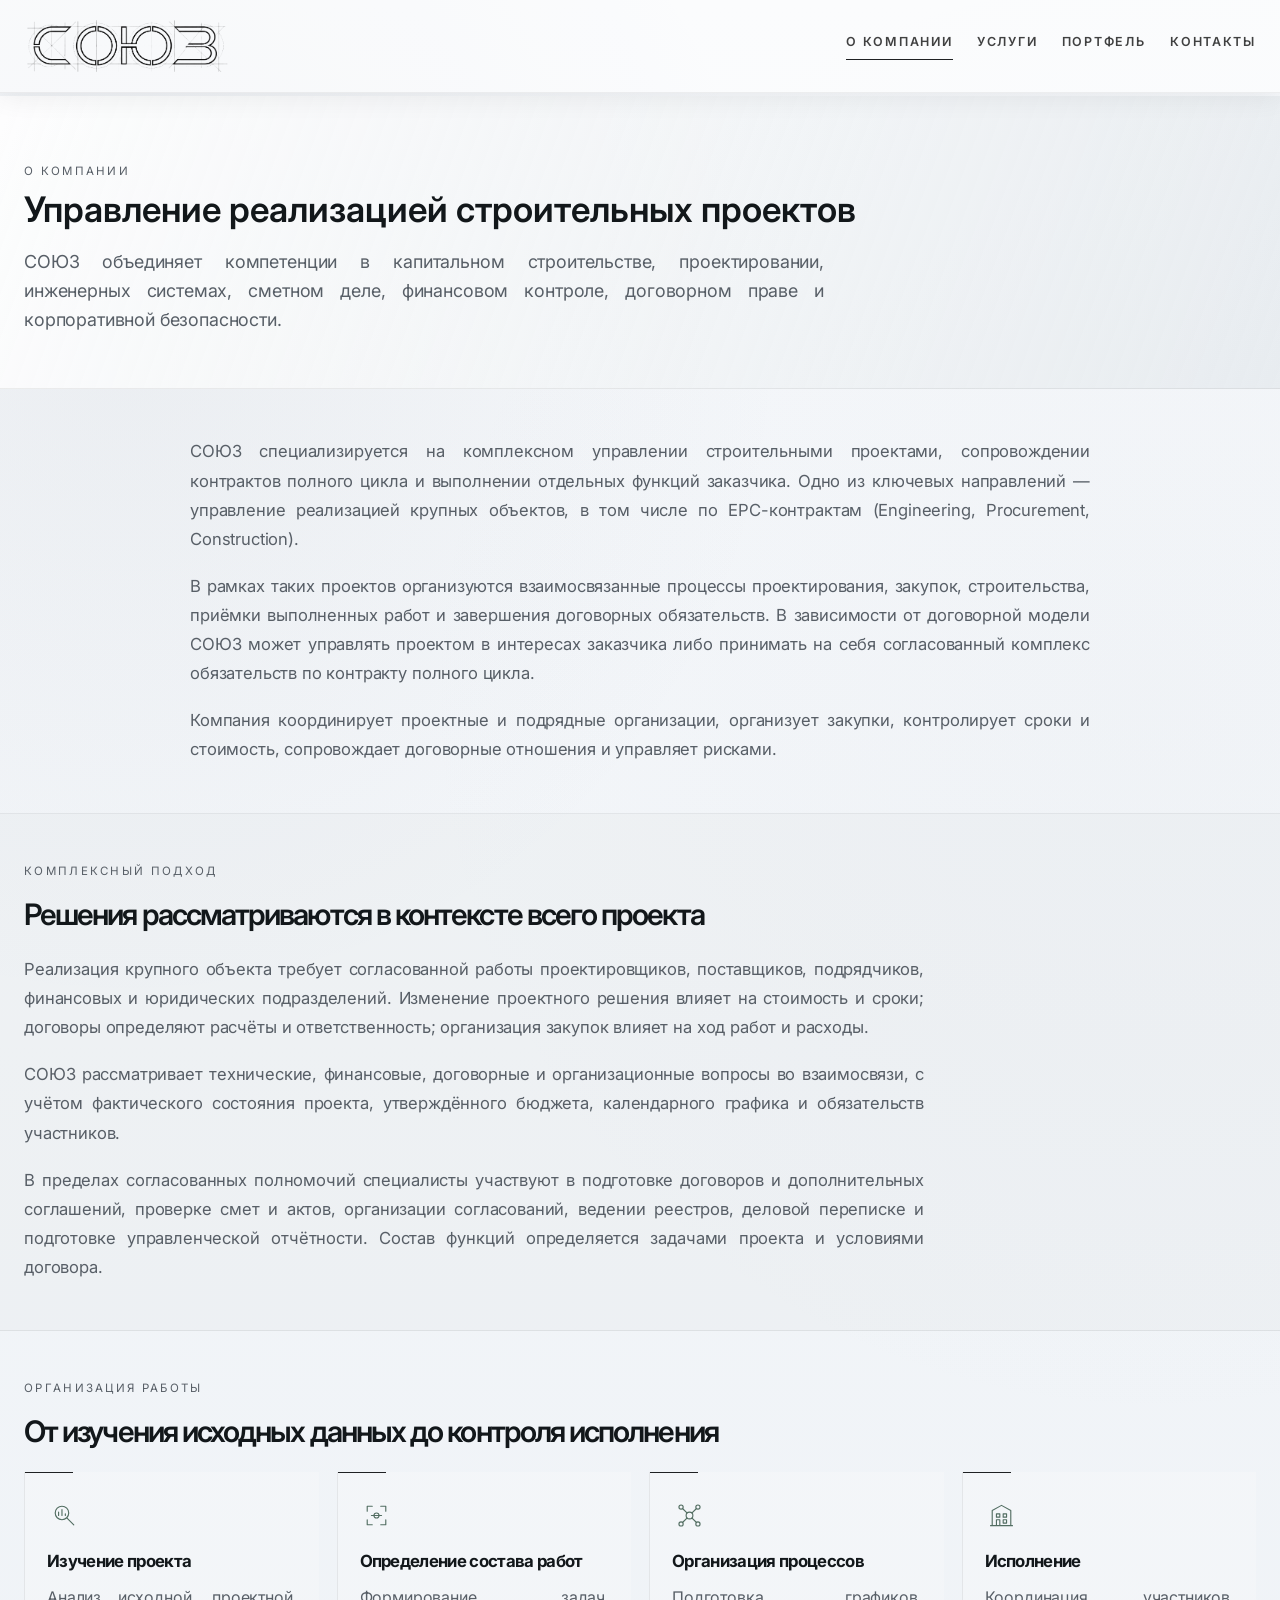
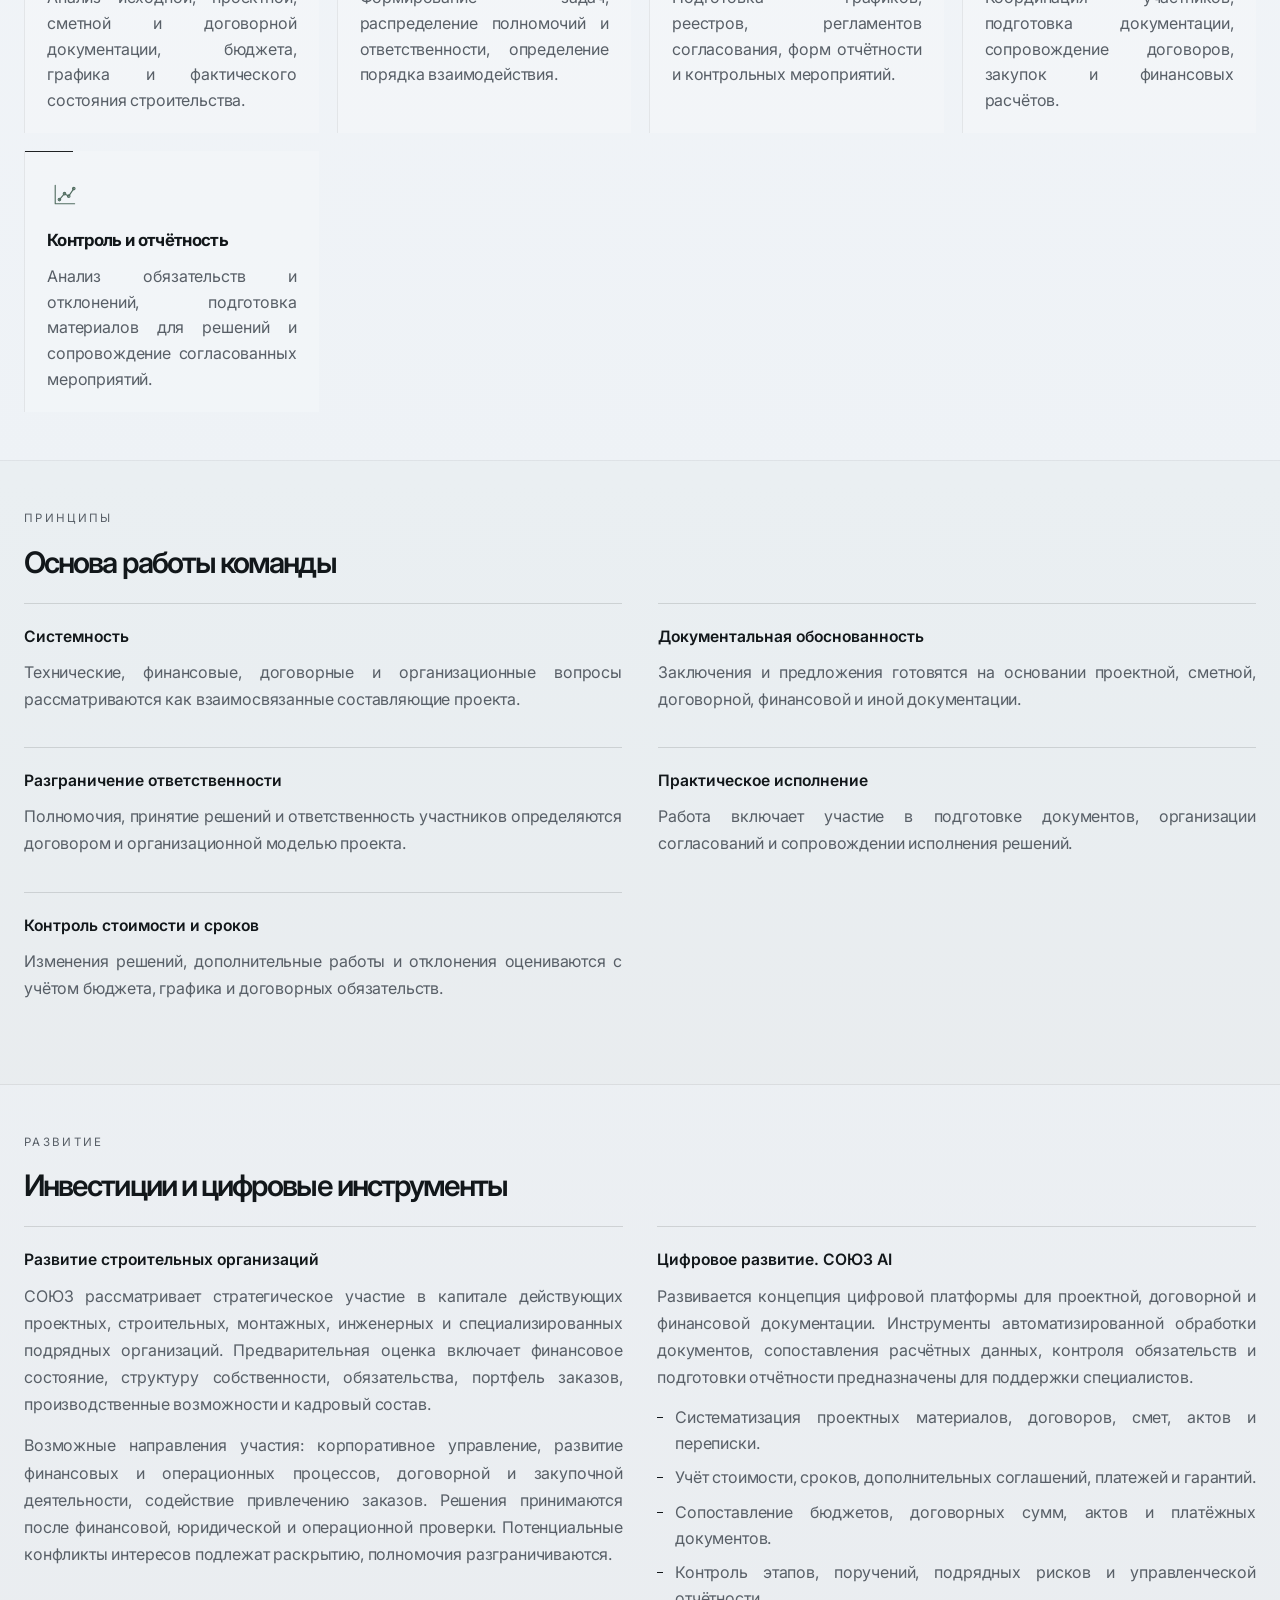
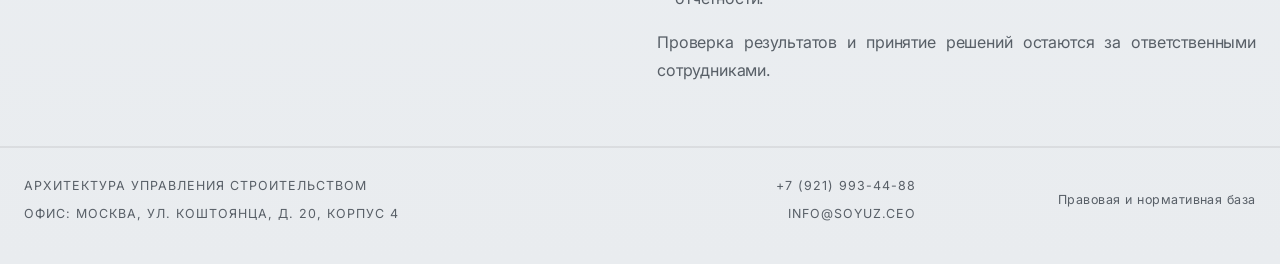
==== commit 6a2f2c0b: "Replace numbered markers with line pictograms across site pages Add pictograms.svg sprite and use it" ====
--- a/about.html
+++ b/about.html
@@ -9,7 +9,7 @@
     <link rel="preconnect" href="https://fonts.googleapis.com" />
     <link rel="preconnect" href="https://fonts.gstatic.com" crossorigin />
     <link href="https://fonts.googleapis.com/css2?family=Inter:wght@400;500;600;700;800&display=swap" rel="stylesheet" />
-    <link rel="stylesheet" href="styles.css" />
+    <link rel="stylesheet" href="styles.css?v=icons-2" />
   </head>
   <body>
     <div class="page-shell">
@@ -39,11 +39,11 @@
         <section class="detail-section"><div class="container">
           <div class="section-headline"><p class="eyebrow">Организация работы</p><h2>От изучения исходных данных до контроля исполнения</h2></div>
           <div class="method-grid">
-            <article class="method-step"><span>01</span><h3>Изучение проекта</h3><p>Анализ исходной, проектной, сметной и договорной документации, бюджета, графика и фактического состояния строительства.</p></article>
-            <article class="method-step"><span>02</span><h3>Определение состава работ</h3><p>Формирование задач, распределение полномочий и ответственности, определение порядка взаимодействия.</p></article>
-            <article class="method-step"><span>03</span><h3>Организация процессов</h3><p>Подготовка графиков, реестров, регламентов согласования, форм отчётности и контрольных мероприятий.</p></article>
-            <article class="method-step"><span>04</span><h3>Исполнение</h3><p>Координация участников, подготовка документации, сопровождение договоров, закупок и финансовых расчётов.</p></article>
-            <article class="method-step"><span>05</span><h3>Контроль и отчётность</h3><p>Анализ обязательств и отклонений, подготовка материалов для решений и сопровождение согласованных мероприятий.</p></article>
+            <article class="method-step"><span class="method-icon"><svg class="mini-icon" aria-hidden="true"><use href="pictograms.svg#analysis"></use></svg></span><h3>Изучение проекта</h3><p>Анализ исходной, проектной, сметной и договорной документации, бюджета, графика и фактического состояния строительства.</p></article>
+            <article class="method-step"><span class="method-icon"><svg class="mini-icon" aria-hidden="true"><use href="pictograms.svg#scope"></use></svg></span><h3>Определение состава работ</h3><p>Формирование задач, распределение полномочий и ответственности, определение порядка взаимодействия.</p></article>
+            <article class="method-step"><span class="method-icon"><svg class="mini-icon" aria-hidden="true"><use href="pictograms.svg#coordination"></use></svg></span><h3>Организация процессов</h3><p>Подготовка графиков, реестров, регламентов согласования, форм отчётности и контрольных мероприятий.</p></article>
+            <article class="method-step"><span class="method-icon"><svg class="mini-icon" aria-hidden="true"><use href="pictograms.svg#construction"></use></svg></span><h3>Исполнение</h3><p>Координация участников, подготовка документации, сопровождение договоров, закупок и финансовых расчётов.</p></article>
+            <article class="method-step"><span class="method-icon"><svg class="mini-icon" aria-hidden="true"><use href="pictograms.svg#reporting"></use></svg></span><h3>Контроль и отчётность</h3><p>Анализ обязательств и отклонений, подготовка материалов для решений и сопровождение согласованных мероприятий.</p></article>
           </div>
         </div></section>
         <section class="detail-section section-tint"><div class="container">
--- a/styles.css
+++ b/styles.css
@@ -251,6 +251,8 @@
   position: relative;
   display: grid;
   grid-template-columns: 1fr 1.15fr;
+  width: min(100%, 1160px);
+  margin: 0 auto;
   height: 440px;
   align-items: stretch;
   border: 0;
@@ -441,6 +443,14 @@
   letter-spacing: 0.2em;
   text-transform: uppercase;
   color: var(--muted);
+}
+
+.mini-icon {
+  display: block;
+  width: 26px;
+  height: 26px;
+  flex: 0 0 auto;
+  color: #526d61;
 }
 
 .hero-copy h1,
@@ -655,7 +665,9 @@
 }
 
 .flow-index {
-  display: block;
+  display: flex;
+  align-items: center;
+  gap: 9px;
   color: var(--muted);
   font-size: 0.58rem;
   letter-spacing: 0.1em;
@@ -697,7 +709,7 @@
 
 .service-row {
   display: grid;
-  grid-template-columns: 80px 1fr;
+  grid-template-columns: 44px 1fr;
   gap: 18px;
   align-items: start;
   padding: 18px 0;
@@ -710,11 +722,9 @@
 }
 
 .service-index {
-  font-size: 0.66rem;
-  letter-spacing: 0.18em;
-  text-transform: uppercase;
-  color: var(--muted);
-  padding-top: 6px;
+  display: flex;
+  justify-content: center;
+  padding-top: 3px;
 }
 
 .service-body {
@@ -759,13 +769,22 @@
   background: var(--line);
 }
 
-.method-step span {
-  display: inline-block;
+.method-step .method-icon,
+.service-icon,
+.competency-icon {
+  display: grid;
+  width: 34px;
+  height: 34px;
+  place-items: center;
   margin-bottom: 16px;
-  font-size: 0.66rem;
-  letter-spacing: 0.18em;
-  text-transform: uppercase;
-  color: var(--muted);
+  color: #526d61;
+}
+
+.method-step .mini-icon,
+.service-icon .mini-icon,
+.competency-icon .mini-icon {
+  width: 27px;
+  height: 27px;
 }
 
 .method-step h3 {
@@ -1167,18 +1186,15 @@
 
 .service-detail-head {
   display: grid;
-  grid-template-columns: 64px minmax(0, 1fr);
+  grid-template-columns: 44px minmax(0, 1fr);
   gap: 16px;
   align-items: start;
   margin-bottom: 16px;
 }
 
-.service-detail-head > span,
-.competency-list article > span {
-  padding-top: 5px;
-  color: var(--muted);
-  font-size: 0.72rem;
-  letter-spacing: 0.16em;
+.service-detail-head .service-icon,
+.competency-list article .competency-icon {
+  margin: 0;
 }
 
 .service-detail h2 {
@@ -1230,8 +1246,8 @@
 
 .competency-list article {
   display: grid;
-  grid-template-columns: 64px minmax(0, 1fr);
-  gap: 16px;
+  grid-template-columns: 44px minmax(0, 1fr);
+  gap: 14px;
   padding: 20px 0;
   border-bottom: 1px solid var(--line-soft);
 }
